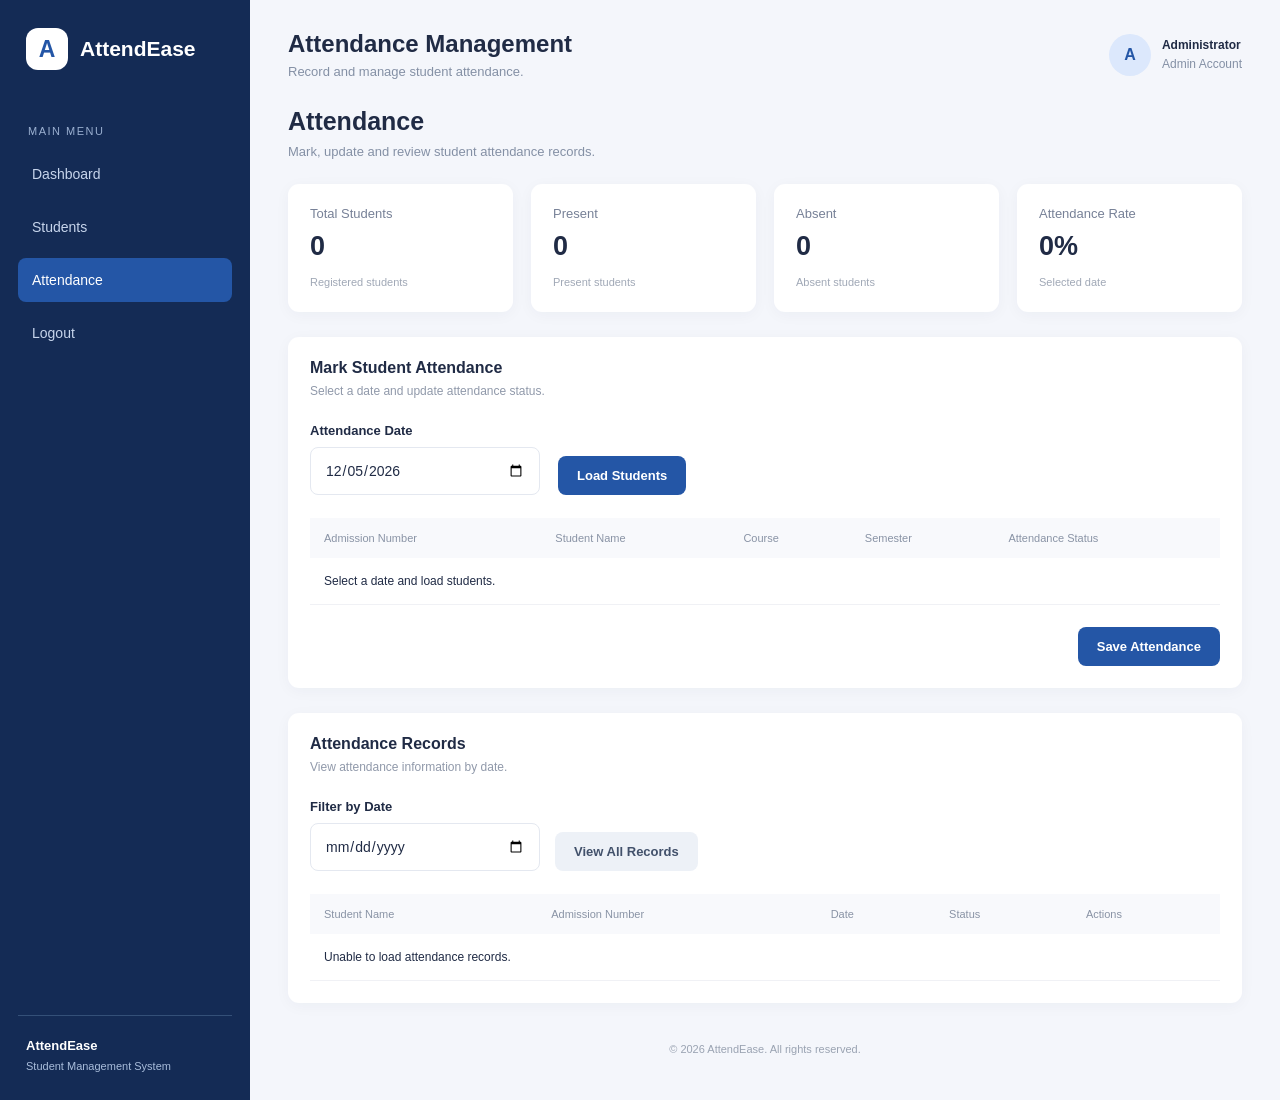
==== frontend/attendance.html @ 05c4fe6e "Initial commit, AttendEase student attendance system" ====
<!DOCTYPE html>
<html lang="en">

<head>
    <meta charset="UTF-8">
    <meta name="viewport" content="width=device-width, initial-scale=1.0">

    <title>AttendEase | Attendance</title>

    <link rel="stylesheet" href="style.css">
</head>

<body class="dashboard-body">

    <div class="app-layout">

        <aside class="sidebar">

            <div class="sidebar-brand">
                <div class="brand-icon">A</div>
                <span>AttendEase</span>
            </div>

            <p class="menu-heading">MAIN MENU</p>

            <nav class="sidebar-nav">

                <a href="dashboard.html" class="nav-link">
                     Dashboard
                </a>

                <a href="students.html" class="nav-link">
                     Students
                </a>

                <a href="attendance.html" class="nav-link active">
                  Attendance
                </a>

                <a href="index.html" class="nav-link">
                    Logout
                </a>

            </nav>

            <div class="sidebar-footer">
                <strong>AttendEase</strong>
                <p>Student Management System</p>
            </div>

        </aside>


        <main class="main-content">

            <header class="topbar">

                <div>
                    <h2>Attendance Management</h2>
                    <p>Record and manage student attendance.</p>
                </div>

                <div class="admin-profile">

                    <div class="profile-avatar">A</div>

                    <div>
                        <strong id="adminName">Administrator</strong>
                        <span>Admin Account</span>
                    </div>

                </div>

            </header>


            <section class="page-intro">

                <div>
                    <h1>Attendance</h1>

                    <p>
                        Mark, update and review student attendance records.
                    </p>
                </div>

            </section>

            <section class="stats-grid attendance-stats">

                <div class="stat-card">

                    

                    <p>Total Students</p>

                    <h2 id="attendanceTotalStudents">0</h2>

                    <span>Registered students</span>

                </div>


                <div class="stat-card">


                    <p>Present</p>

                    <h2 id="attendancePresent">0</h2>

                    <span>Present students</span>

                </div>


                <div class="stat-card">

                    

                    <p>Absent</p>

                    <h2 id="attendanceAbsent">0</h2>

                    <span>Absent students</span>

                </div>


                <div class="stat-card">

               

                    <p>Attendance Rate</p>

                    <h2 id="attendancePercentage">0%</h2>

                    <span>Selected date</span>

                </div>

            </section>


            <section class="content-card mark-attendance-section">

                <div class="card-heading">

                    <div>
                        <h3>Mark Student Attendance</h3>

                        <p>
                            Select a date and update attendance status.
                        </p>
                    </div>

                </div>


                <div class="attendance-toolbar">

                    <div class="form-group">

                        <label for="attendanceDate">
                            Attendance Date
                        </label>

                        <input
                            type="date"
                            id="attendanceDate"
                            required
                        >

                    </div>

                    <button
                        type="button"
                        class="primary-button"
                        id="loadAttendance">

                        Load Students

                    </button>

                </div>

                <div class="table-wrapper">

                    <table>

                        <thead>

                            <tr>
                                <th>Admission Number</th>
                                <th>Student Name</th>
                                <th>Course</th>
                                <th>Semester</th>
                                <th>Attendance Status</th>
                            </tr>

                        </thead>


                        <tbody id="markAttendanceTable">

                            <tr>
                                <td colspan="5">
                                    Select a date and load students.
                                </td>
                            </tr>

                        </tbody>

                    </table>

                </div>

                <div class="attendance-actions">

                    <span id="attendanceMessage" role="status"></span>

                    <button
                        type="button"
                        class="primary-button"
                        id="saveAttendance">

                        Save Attendance

                    </button>

                </div>

            </section>

            <section class="content-card attendance-records">

                <div class="card-heading">

                    <div>
                        <h3>Attendance Records</h3>

                        <p>
                            View attendance information by date.
                        </p>
                    </div>

                </div>


                <div class="student-toolbar">

                    <div class="form-group">

                        <label for="recordDate">
                            Filter by Date
                        </label>

                        <input
                            type="date"
                            id="recordDate"
                        >

                    </div>

                    <button
                        type="button"
                        class="secondary-button"
                        id="viewAllAttendance">

                        View All Records

                    </button>

                </div>

                <div class="table-wrapper">

                    <table>

                        <thead>

                            <tr>
                                <th>Student Name</th>
                                <th>Admission Number</th>
                                <th>Date</th>
                                <th>Status</th>
                                <th>Actions</th>
                            </tr>

                        </thead>


                        <tbody id="attendanceRecordsTable">

                            <tr>
                                <td colspan="5">
                                    Attendance records will appear here.
                                </td>
                            </tr>

                        </tbody>

                    </table>

                </div>

            </section>

            <footer class="dashboard-footer">

                © 2026 AttendEase. All rights reserved.

            </footer>

        </main>

    </div>

    <script src="script.js"></script>

</body>

</html>
---- frontend/style.css ----
* {
    margin: 0;
    padding: 0;
    box-sizing: border-box;
}

:root {
    --primary: #2456a6;
    --primary-dark: #142b55;
    --primary-light: #eaf1ff;
    --background: #f4f6fb;
    --white: #ffffff;
    --text: #202b45;
    --muted: #8490a5;
    --border: #e4e8f0;
    --success: #15975c;
    --danger: #d64f4f;
    --purple: #8455c9;
}

body {
    font-family: Arial, Helvetica, sans-serif;
    background: var(--background);
    color: var(--text);
}

button,
input,
select {
    font-family: inherit;
}

button {
    cursor: pointer;
}


.login-container {
    display: flex;
    min-height: 100vh;
}

.login-left {
    width: 52%;
    background: linear-gradient(145deg, #142b55, #2456a6);
    color: white;
    padding: 45px 8%;
    display: flex;
    flex-direction: column;
    justify-content: space-between;
}

.brand,
.sidebar-brand {
    display: flex;
    align-items: center;
    gap: 12px;
    font-size: 23px;
    font-weight: bold;
}

.brand-icon {
    width: 42px;
    height: 42px;
    border-radius: 12px;
    background: white;
    color: var(--primary);
    display: grid;
    place-items: center;
    font-size: 23px;
    font-weight: bold;
    flex-shrink: 0;
}

.welcome-content {
    max-width: 520px;
}

.tagline {
    font-size: 12px;
    letter-spacing: 2px;
    color: #b8d3ff;
    font-weight: bold;
}

.welcome-content h1 {
    font-size: 43px;
    line-height: 1.25;
    margin: 22px 0;
}

.welcome-content p {
    color: #d5e1f5;
    font-size: 16px;
    line-height: 1.8;
}

.feature-list {
    margin-top: 30px;
}

.feature-list div {
    margin: 17px 0;
    font-size: 15px;
}

.left-footer {
    color: #b8c9e5;
    font-size: 12px;
}

.login-right {
    width: 48%;
    display: flex;
    justify-content: center;
    align-items: center;
    padding: 35px;
}

.login-card {
    width: 100%;
    max-width: 420px;
}

.mobile-brand {
    display: none;
}

.login-label {
    color: var(--primary);
    font-size: 12px;
    font-weight: bold;
    letter-spacing: 1.5px;
}

.login-card h2 {
    font-size: 29px;
    margin: 13px 0;
}

.login-description {
    color: #778197;
    font-size: 14px;
    margin-bottom: 35px;
}

.form-group {
    margin-bottom: 20px;
}

.form-group label {
    display: block;
    margin-bottom: 9px;
    font-size: 13px;
    font-weight: bold;
}

.form-group input,
.form-group select {
    width: 100%;
    padding: 14px;
    border: 1px solid var(--border);
    border-radius: 8px;
    font-size: 14px;
    outline: none;
    background: white;
    color: var(--text);
    transition: 0.2s;
}

.form-group input:focus,
.form-group select:focus {
    border-color: var(--primary);
    box-shadow: 0 0 0 3px rgba(49, 103, 188, 0.1);
}

.login-button {
    width: 100%;
    padding: 15px;
    background: var(--primary);
    color: white;
    border: none;
    border-radius: 8px;
    font-size: 15px;
    font-weight: bold;
    transition: 0.2s;
}

.login-button:hover,
.primary-button:hover {
    background: #193f80;
}

.login-note {
    text-align: center;
    color: #8992a4;
    font-size: 12px;
    line-height: 1.6;
    margin-top: 28px;
}


.dashboard-body {
    background: var(--background);
}

.app-layout {
    display: flex;
    min-height: 100vh;
}

.sidebar {
    width: 250px;
    background: var(--primary-dark);
    color: white;
    padding: 28px 18px;
    display: flex;
    flex-direction: column;
    flex-shrink: 0;
}

.sidebar-brand {
    font-size: 21px;
    margin-bottom: 55px;
    padding-left: 8px;
}

.menu-heading {
    color: #9aafd0;
    font-size: 11px;
    letter-spacing: 1.5px;
    margin: 0 10px 15px;
}

.sidebar-nav {
    display: flex;
    flex-direction: column;
    gap: 9px;
}

.nav-link {
    text-decoration: none;
    color: #c7d5ec;
    padding: 14px;
    border-radius: 8px;
    font-size: 14px;
    transition: 0.2s;
}

.nav-link span {
    margin-right: 8px;
}

.nav-link:hover,
.nav-link.active {
    background: var(--primary);
    color: white;
}

.sidebar-footer {
    margin-top: auto;
    border-top: 1px solid #345078;
    padding: 22px 8px 0;
    font-size: 13px;
}

.sidebar-footer p {
    color: #a9bddb;
    font-size: 11px;
    margin-top: 7px;
}


.main-content {
    flex: 1;
    min-width: 0;
    padding: 30px 38px;
}

.topbar {
    display: flex;
    justify-content: space-between;
    align-items: center;
    margin-bottom: 28px;
    gap: 15px;
}

.topbar h2 {
    font-size: 24px;
}

.topbar p {
    color: var(--muted);
    font-size: 13px;
    margin-top: 6px;
}

.admin-profile {
    display: flex;
    align-items: center;
    gap: 11px;
}

.profile-avatar {
    width: 42px;
    height: 42px;
    background: #dce8fc;
    color: var(--primary);
    border-radius: 50%;
    display: grid;
    place-items: center;
    font-weight: bold;
}

.admin-profile strong,
.admin-profile span {
    display: block;
    font-size: 12px;
}

.admin-profile span {
    color: var(--muted);
    margin-top: 5px;
}


.page-intro {
    display: flex;
    justify-content: space-between;
    align-items: center;
    gap: 15px;
    margin-bottom: 25px;
}

.page-intro h1 {
    font-size: 25px;
    margin-bottom: 8px;
}

.page-intro p {
    color: var(--muted);
    font-size: 13px;
}


.dashboard-welcome {
    background: linear-gradient(110deg, #2456a6, #447fd0);
    color: white;
    border-radius: 13px;
    padding: 28px 32px;
    display: flex;
    justify-content: space-between;
    align-items: center;
    margin-bottom: 25px;
}

.dashboard-welcome h1 {
    font-size: 23px;
    margin-bottom: 9px;
}

.dashboard-welcome p {
    font-size: 13px;
    color: #e1ebfa;
}

.welcome-icon {
    font-size: 43px;
}


.stats-grid {
    display: grid;
    grid-template-columns: repeat(4, 1fr);
    gap: 18px;
    margin-bottom: 25px;
}

.stat-card,
.content-card {
    background: white;
    border-radius: 11px;
    padding: 22px;
    box-shadow: 0 3px 15px rgba(20, 43, 85, 0.04);
}

.stat-icon {
    width: 40px;
    height: 40px;
    border-radius: 10px;
    display: grid;
    place-items: center;
    font-size: 19px;
    margin-bottom: 17px;
}

.blue {
    background: #e6efff;
    color: #3167bc;
}

.green {
    background: #e1f7ec;
    color: #15975c;
}

.red {
    background: #ffe8e8;
    color: #dc5555;
}

.purple {
    background: #f0e9ff;
    color: var(--purple);
}

.stat-card p {
    color: #778197;
    font-size: 13px;
}

.stat-card h2 {
    font-size: 27px;
    margin: 10px 0;
}

.stat-card > span {
    font-size: 11px;
    color: #a0a8b6;
}


.dashboard-grid {
    display: grid;
    grid-template-columns: 1.2fr 1fr;
    gap: 20px;
    margin-bottom: 25px;
}

.card-heading {
    display: flex;
    justify-content: space-between;
    align-items: center;
    gap: 12px;
}

.card-heading h3 {
    font-size: 16px;
}

.card-heading p {
    color: #9099aa;
    font-size: 12px;
    margin-top: 7px;
}

.today-badge {
    background: var(--primary-light);
    color: var(--primary);
    padding: 7px 13px;
    border-radius: 20px;
    font-size: 11px;
}


.attendance-progress {
    display: flex;
    align-items: center;
    justify-content: space-around;
    gap: 20px;
    padding: 28px 0 10px;
}

.progress-circle {
    width: 145px;
    height: 145px;
    border-radius: 50%;
    background: conic-gradient(
        var(--primary) 0% 0%,
        #e9edf4 0% 100%
    );
    display: grid;
    place-items: center;
    flex-shrink: 0;
}

.progress-circle > div {
    width: 112px;
    height: 112px;
    background: white;
    border-radius: 50%;
    display: flex;
    flex-direction: column;
    align-items: center;
    justify-content: center;
}

.progress-circle strong {
    font-size: 22px;
}

.progress-circle span {
    color: #929bad;
    font-size: 11px;
    margin-top: 5px;
}

.progress-details > div {
    display: flex;
    align-items: center;
    gap: 8px;
    font-size: 12px;
    margin: 18px 0;
}

.progress-details strong {
    margin-left: auto;
}

.legend-dot {
    width: 9px;
    height: 9px;
    border-radius: 50%;
}

.present-dot {
    background: var(--primary);
}

.absent-dot {
    background: #e9a0a0;
}


.action-link {
    display: flex;
    align-items: center;
    gap: 13px;
    text-decoration: none;
    color: var(--text);
    padding: 17px 0;
    border-bottom: 1px solid #eef0f5;
}

.action-link > span {
    width: 37px;
    height: 37px;
    background: var(--primary-light);
    color: var(--primary);
    border-radius: 9px;
    display: grid;
    place-items: center;
    font-size: 19px;
}

.action-link strong {
    font-size: 13px;
}

.action-link p {
    color: #939bad;
    font-size: 11px;
    margin-top: 5px;
}

.action-link b {
    margin-left: auto;
    color: #9ba5b5;
    font-size: 22px;
}


.table-wrapper {
    width: 100%;
    overflow-x: auto;
    margin-top: 23px;
}

table {
    width: 100%;
    border-collapse: collapse;
    text-align: left;
    min-width: 550px;
}

th {
    color: #8993a5;
    font-size: 11px;
    font-weight: normal;
    background: #f8f9fc;
    padding: 14px;
    white-space: nowrap;
}

td {
    padding: 16px 14px;
    font-size: 12px;
    border-bottom: 1px solid #f0f1f5;
}

tbody tr:hover {
    background: #fafbfe;
}

.status {
    padding: 6px 11px;
    border-radius: 20px;
    font-size: 11px;
    white-space: nowrap;
}

.status.present {
    background: #e2f7ec;
    color: var(--success);
}

.status.absent {
    background: #ffe8e8;
    color: var(--danger);
}

.view-all {
    color: var(--primary);
    text-decoration: none;
    font-size: 12px;
}

.dashboard-footer {
    text-align: center;
    color: #9aa3b2;
    font-size: 11px;
    padding: 15px;
}


.primary-button,
.secondary-button {
    padding: 12px 19px;
    border-radius: 8px;
    font-size: 13px;
    font-weight: bold;
    border: none;
    transition: 0.2s;
}

.primary-button {
    background: var(--primary);
    color: white;
}

.secondary-button {
    background: #edf1f7;
    color: #42516b;
}

.secondary-button:hover {
    background: #dfe6f1;
}

.close-button {
    width: 32px;
    height: 32px;
    border: none;
    background: #f1f3f7;
    color: #68758b;
    border-radius: 7px;
    font-size: 22px;
}


.student-summary {
    margin-bottom: 22px;
}

.summary-card {
    display: flex;
    align-items: center;
    gap: 18px;
}

.summary-card .stat-icon {
    margin-bottom: 0;
}

.summary-card p {
    color: var(--muted);
    font-size: 12px;
}

.summary-card h2 {
    margin-top: 7px;
    font-size: 24px;
}

.student-form-section {
    margin-bottom: 25px;
}

.student-form-grid {
    display: grid;
    grid-template-columns: repeat(2, 1fr);
    gap: 0 20px;
    margin-top: 25px;
}

.form-actions {
    display: flex;
    justify-content: flex-end;
    gap: 12px;
    margin-top: 10px;
}

.student-toolbar {
    display: flex;
    justify-content: space-between;
    align-items: flex-end;
    gap: 15px;
    margin-top: 25px;
}

.search-box {
    display: flex;
    align-items: center;
    gap: 10px;
    width: 100%;
    max-width: 420px;
    border: 1px solid var(--border);
    border-radius: 8px;
    padding: 0 13px;
    background: white;
}

.search-box span {
    font-size: 21px;
    color: #8b96a8;
}

.search-box input {
    width: 100%;
    border: none;
    outline: none;
    padding: 13px 0;
    font-size: 13px;
}

.table-footer {
    color: var(--muted);
    font-size: 11px;
    margin-top: 18px;
}


.action-buttons {
    display: flex;
    gap: 8px;
}

.edit-button,
.delete-button {
    padding: 7px 10px;
    border: none;
    border-radius: 6px;
    font-size: 11px;
}

.edit-button {
    background: #eaf1ff;
    color: var(--primary);
}

.delete-button {
    background: #ffe8e8;
    color: var(--danger);
}


.attendance-toolbar {
    display: flex;
    align-items: flex-end;
    gap: 18px;
    margin-top: 25px;
}

.attendance-toolbar .form-group,
.student-toolbar .form-group {
    width: 230px;
    margin-bottom: 0;
}

.mark-attendance-section {
    margin-bottom: 25px;
}

.attendance-actions {
    display: flex;
    justify-content: space-between;
    align-items: center;
    gap: 15px;
    margin-top: 22px;
}

#attendanceMessage {
    color: var(--success);
    font-size: 12px;
}

.attendance-records {
    margin-bottom: 25px;
}

.attendance-records .student-toolbar {
    justify-content: flex-start;
    align-items: flex-end;
}


@media (max-width: 1100px) {

    .stats-grid {
        grid-template-columns: repeat(2, 1fr);
    }

    .main-content {
        padding: 25px;
    }

}

@media (max-width: 768px) {

    .login-container {
        flex-direction: column;
    }

    .login-left {
        display: none;
    }

    .login-right {
        width: 100%;
        min-height: 100vh;
        padding: 25px;
    }

    .mobile-brand {
        display: block;
        color: var(--primary);
        font-size: 24px;
        font-weight: bold;
        margin-bottom: 55px;
    }

    .app-layout {
        flex-direction: column;
    }

    .sidebar {
        width: 100%;
        padding: 15px;
    }

    .sidebar-brand {
        margin-bottom: 20px;
    }

    .sidebar-nav {
        flex-direction: row;
        flex-wrap: wrap;
    }

    .sidebar-footer,
    .menu-heading {
        display: none;
    }

    .main-content {
        padding: 20px 15px;
    }

    .dashboard-grid {
        grid-template-columns: 1fr;
    }

    .admin-profile {
        display: none;
    }

    .student-form-grid {
        grid-template-columns: 1fr;
    }

    .page-intro {
        align-items: flex-start;
        flex-direction: column;
    }

}

@media (max-width: 480px) {

    .stats-grid {
        grid-template-columns: repeat(2, 1fr);
        gap: 10px;
    }

    .stat-card {
        padding: 15px;
    }

    .stat-card h2 {
        font-size: 22px;
    }

    .dashboard-welcome {
        padding: 22px;
    }

    .dashboard-welcome h1 {
        font-size: 19px;
    }

    .attendance-progress {
        flex-direction: column;
    }

    .student-toolbar,
    .attendance-toolbar {
        flex-direction: column;
        align-items: stretch;
    }

    .attendance-toolbar .form-group,
    .student-toolbar .form-group {
        width: 100%;
    }

    .attendance-actions {
        flex-direction: column;
        align-items: stretch;
    }

    .form-actions {
        flex-direction: column-reverse;
    }

    .form-actions button {
        width: 100%;
    }

}
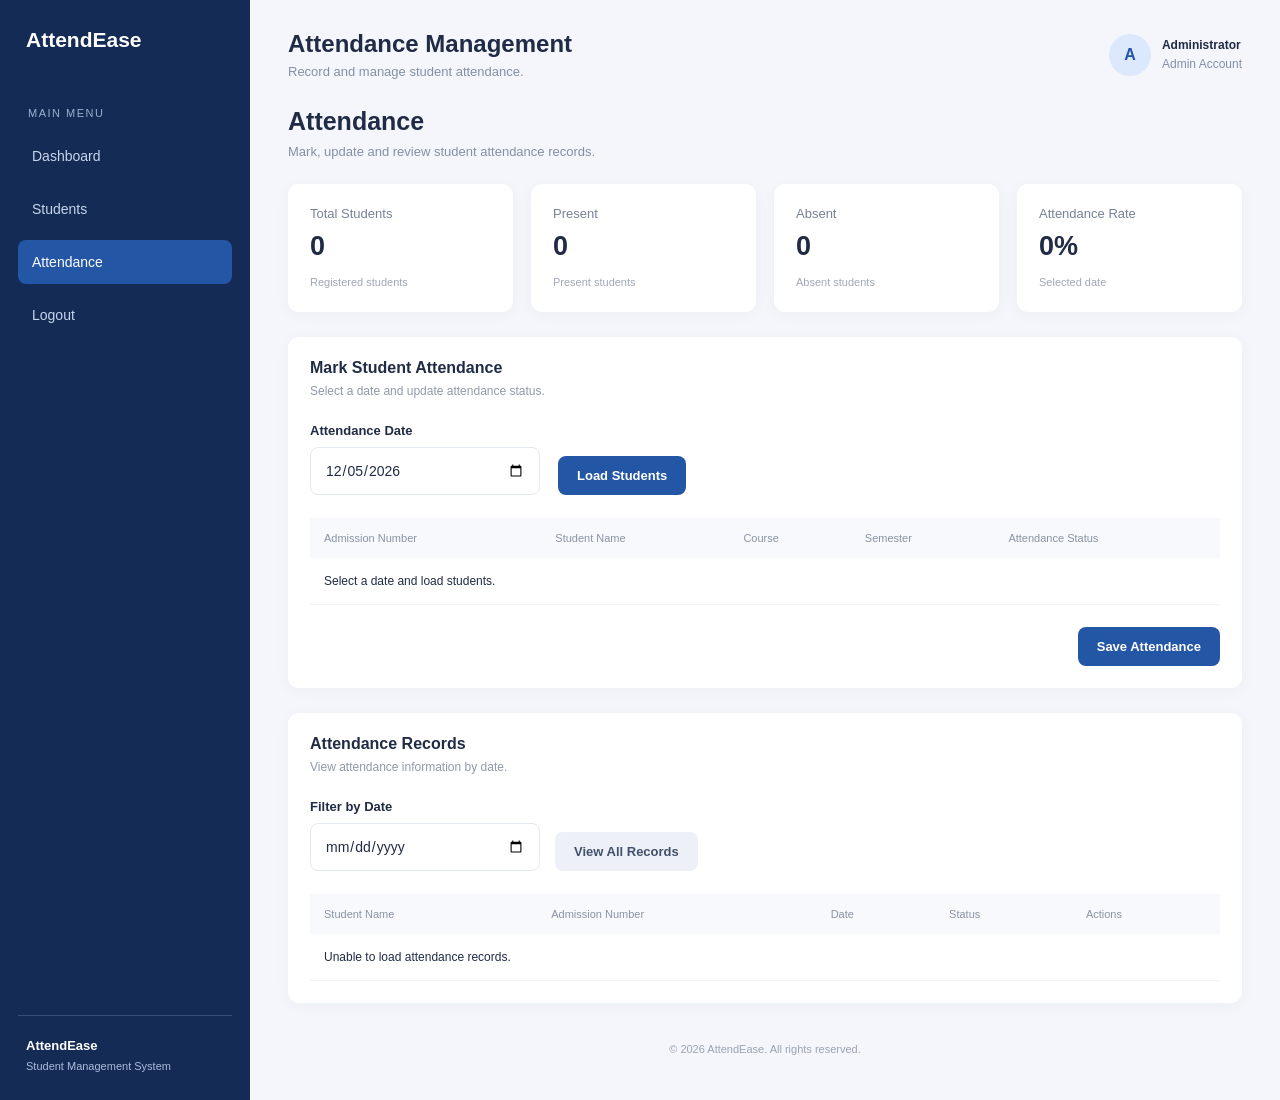
==== commit dd91438e: "testing" ====
--- a/frontend/attendance.html
+++ b/frontend/attendance.html
@@ -18,7 +18,7 @@
         <aside class="sidebar">
 
             <div class="sidebar-brand">
-                <div class="brand-icon">A</div>
+                
                 <span>AttendEase</span>
             </div>
 
